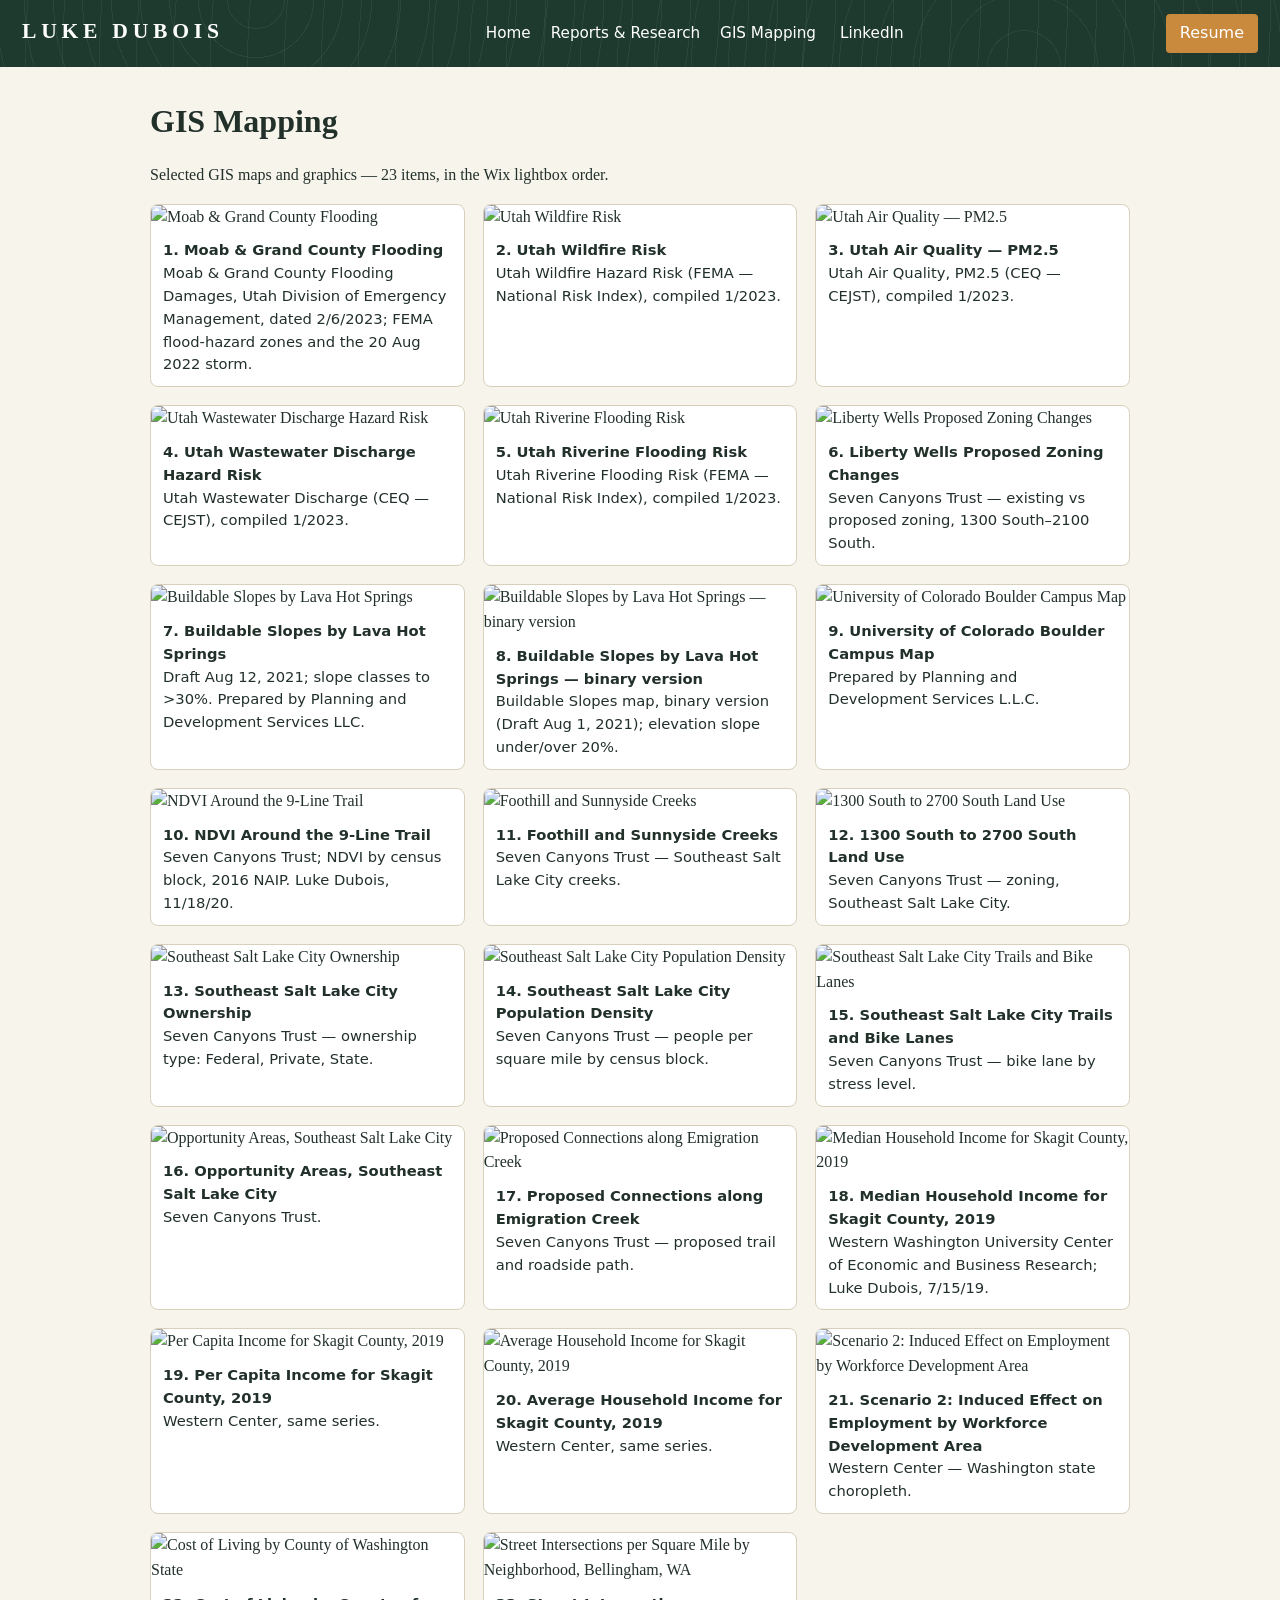
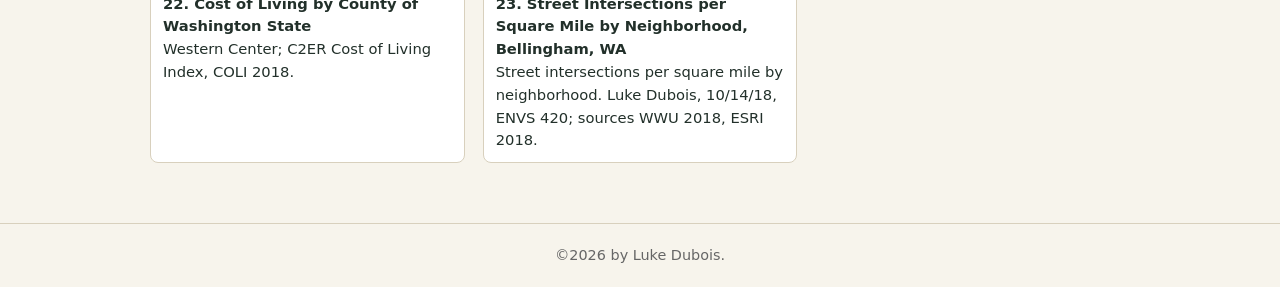
==== gallery.html @ d571da5c "Add files via upload" ====
<!doctype html>
<html lang="en"><head><meta charset="utf-8">
<meta name="viewport" content="width=device-width, initial-scale=1">
<title>GIS Mapping — Luke Dubois</title>
<link rel="stylesheet" href="style.css"></head><body>
<header class="site"><span class="wordmark">LUKE DUBOIS</span>
<nav><a href="index.html">Home</a><a href="reports.html">Reports &amp; Research</a><a href="gallery.html">GIS Mapping</a>
<a href="https://www.linkedin.com/in/duboisluke/">LinkedIn</a></nav>
<a class="resume" href="https://drive.google.com/file/d/1duw0l7XTzUoEEhcvh8UpQAX_1VrRIKmA/view?usp=sharing">Resume</a></header>
<main>
<h1>GIS Mapping</h1><p>Selected GIS maps and graphics — 23 items, in the Wix lightbox order.</p>
<div class="grid">
<figure><img src="assets/gallery/01-moab-grand-county-flooding.jpg" alt="Moab &amp; Grand County Flooding" loading="lazy"><figcaption><strong>1. Moab &amp; Grand County Flooding</strong><br>Moab &amp; Grand County Flooding Damages, Utah Division of Emergency Management, dated 2/6/2023; FEMA flood-hazard zones and the 20 Aug 2022 storm.</figcaption></figure>
<figure><img src="assets/gallery/02-utah-wildfire-risk.jpg" alt="Utah Wildfire Risk" loading="lazy"><figcaption><strong>2. Utah Wildfire Risk</strong><br>Utah Wildfire Hazard Risk (FEMA — National Risk Index), compiled 1/2023.</figcaption></figure>
<figure><img src="assets/gallery/03-utah-air-quality-pm25.jpg" alt="Utah Air Quality — PM2.5" loading="lazy"><figcaption><strong>3. Utah Air Quality — PM2.5</strong><br>Utah Air Quality, PM2.5 (CEQ — CEJST), compiled 1/2023.</figcaption></figure>
<figure><img src="assets/gallery/04-utah-wastewater-discharge.jpg" alt="Utah Wastewater Discharge Hazard Risk" loading="lazy"><figcaption><strong>4. Utah Wastewater Discharge Hazard Risk</strong><br>Utah Wastewater Discharge (CEQ — CEJST), compiled 1/2023.</figcaption></figure>
<figure><img src="assets/gallery/05-utah-riverine-flooding-risk.jpg" alt="Utah Riverine Flooding Risk" loading="lazy"><figcaption><strong>5. Utah Riverine Flooding Risk</strong><br>Utah Riverine Flooding Risk (FEMA — National Risk Index), compiled 1/2023.</figcaption></figure>
<figure><img src="assets/gallery/06-liberty-wells-zoning.jpg" alt="Liberty Wells Proposed Zoning Changes" loading="lazy"><figcaption><strong>6. Liberty Wells Proposed Zoning Changes</strong><br>Seven Canyons Trust — existing vs proposed zoning, 1300 South–2100 South.</figcaption></figure>
<figure><img src="assets/gallery/07-buildable-slopes-lava-hot-springs.png" alt="Buildable Slopes by Lava Hot Springs" loading="lazy"><figcaption><strong>7. Buildable Slopes by Lava Hot Springs</strong><br>Draft Aug 12, 2021; slope classes to &gt;30%. Prepared by Planning and Development Services LLC.</figcaption></figure>
<figure><img src="assets/gallery/08-vegetation-lava-hot-springs-FLAG.png" alt="Buildable Slopes by Lava Hot Springs — binary version" loading="lazy"><figcaption><strong>8. Buildable Slopes by Lava Hot Springs — binary version</strong><br>Buildable Slopes map, binary version (Draft Aug 1, 2021); elevation slope under/over 20%.</figcaption></figure>
<figure><img src="assets/gallery/09-cu-boulder-campus-map.png" alt="University of Colorado Boulder Campus Map" loading="lazy"><figcaption><strong>9. University of Colorado Boulder Campus Map</strong><br>Prepared by Planning and Development Services L.L.C.</figcaption></figure>
<figure><img src="assets/gallery/10-ndvi-9-line-trail.jpg" alt="NDVI Around the 9-Line Trail" loading="lazy"><figcaption><strong>10. NDVI Around the 9-Line Trail</strong><br>Seven Canyons Trust; NDVI by census block, 2016 NAIP. Luke Dubois, 11/18/20.</figcaption></figure>
<figure><img src="assets/gallery/11-foothill-sunnyside-creeks.jpg" alt="Foothill and Sunnyside Creeks" loading="lazy"><figcaption><strong>11. Foothill and Sunnyside Creeks</strong><br>Seven Canyons Trust — Southeast Salt Lake City creeks.</figcaption></figure>
<figure><img src="assets/gallery/12-southeast-slc-land-use.jpg" alt="1300 South to 2700 South Land Use" loading="lazy"><figcaption><strong>12. 1300 South to 2700 South Land Use</strong><br>Seven Canyons Trust — zoning, Southeast Salt Lake City.</figcaption></figure>
<figure><img src="assets/gallery/13-southeast-slc-ownership.png" alt="Southeast Salt Lake City Ownership" loading="lazy"><figcaption><strong>13. Southeast Salt Lake City Ownership</strong><br>Seven Canyons Trust — ownership type: Federal, Private, State.</figcaption></figure>
<figure><img src="assets/gallery/14-southeast-slc-population-density.jpg" alt="Southeast Salt Lake City Population Density" loading="lazy"><figcaption><strong>14. Southeast Salt Lake City Population Density</strong><br>Seven Canyons Trust — people per square mile by census block.</figcaption></figure>
<figure><img src="assets/gallery/15-southeast-slc-trails-bike-lanes.png" alt="Southeast Salt Lake City Trails and Bike Lanes" loading="lazy"><figcaption><strong>15. Southeast Salt Lake City Trails and Bike Lanes</strong><br>Seven Canyons Trust — bike lane by stress level.</figcaption></figure>
<figure><img src="assets/gallery/16-opportunity-areas-southeast-slc.jpg" alt="Opportunity Areas, Southeast Salt Lake City" loading="lazy"><figcaption><strong>16. Opportunity Areas, Southeast Salt Lake City</strong><br>Seven Canyons Trust.</figcaption></figure>
<figure><img src="assets/gallery/17-emigration-creek-connections.png" alt="Proposed Connections along Emigration Creek" loading="lazy"><figcaption><strong>17. Proposed Connections along Emigration Creek</strong><br>Seven Canyons Trust — proposed trail and roadside path.</figcaption></figure>
<figure><img src="assets/gallery/18-median-household-income-skagit.jpg" alt="Median Household Income for Skagit County, 2019" loading="lazy"><figcaption><strong>18. Median Household Income for Skagit County, 2019</strong><br>Western Washington University Center of Economic and Business Research; Luke Dubois, 7/15/19.</figcaption></figure>
<figure><img src="assets/gallery/19-per-capita-income-skagit.jpg" alt="Per Capita Income for Skagit County, 2019" loading="lazy"><figcaption><strong>19. Per Capita Income for Skagit County, 2019</strong><br>Western Center, same series.</figcaption></figure>
<figure><img src="assets/gallery/20-average-household-income-skagit.jpg" alt="Average Household Income for Skagit County, 2019" loading="lazy"><figcaption><strong>20. Average Household Income for Skagit County, 2019</strong><br>Western Center, same series.</figcaption></figure>
<figure><img src="assets/gallery/21-induced-effect-employment.jpg" alt="Scenario 2: Induced Effect on Employment by Workforce Development Area" loading="lazy"><figcaption><strong>21. Scenario 2: Induced Effect on Employment by Workforce Development Area</strong><br>Western Center — Washington state choropleth.</figcaption></figure>
<figure><img src="assets/gallery/22-cost-of-living-washington.jpg" alt="Cost of Living by County of Washington State" loading="lazy"><figcaption><strong>22. Cost of Living by County of Washington State</strong><br>Western Center; C2ER Cost of Living Index, COLI 2018.</figcaption></figure>
<figure><img src="assets/gallery/23-bellingham-neighborhood-FLAG.jpg" alt="Street Intersections per Square Mile by Neighborhood, Bellingham, WA" loading="lazy"><figcaption><strong>23. Street Intersections per Square Mile by Neighborhood, Bellingham, WA</strong><br>Street intersections per square mile by neighborhood. Luke Dubois, 10/14/18, ENVS 420; sources WWU 2018, ESRI 2018.</figcaption></figure>
</div>
</main>
<footer>©2026 by Luke Dubois.</footer>
</body></html>
---- style.css ----
/* Luke Dubois portfolio — standalone draft, 2026-11-10
   Design direction from Luke: topography maps, mountains, forests.
   Palette: deep forest green, warm stone, cream. Contour motif via
   repeating radial gradients on the hero / header band. */
:root{
  --forest:#1e3a2f; --forest2:#2c5240; --moss:#5a7a5e; --stone:#e8e2d4;
  --cream:#f7f4ec; --ink:#22302a; --accent:#c98a3d; --line:#d8d0bd;
}
*{box-sizing:border-box}
body{margin:0;font-family:Georgia,'Times New Roman',serif;background:var(--cream);color:var(--ink);line-height:1.55}
a{color:var(--forest2)}
header.site{background:var(--forest);color:#fff;padding:14px 22px;display:flex;flex-wrap:wrap;gap:16px;align-items:baseline;justify-content:space-between;
  background-image:repeating-radial-gradient(circle at 20% 0, transparent 0 28px, rgba(255,255,255,.06) 28px 29px),
                   repeating-radial-gradient(circle at 80% 100%, transparent 0 36px, rgba(255,255,255,.05) 36px 37px);}
header.site .wordmark{font-size:1.35rem;letter-spacing:.22em;font-weight:700}
header.site nav a{color:#fff;text-decoration:none;margin:0 10px;font-family:system-ui,sans-serif;font-size:.95rem}
header.site nav a:hover{text-decoration:underline}
header.site .resume{background:var(--accent);color:#fff;padding:7px 14px;border-radius:4px;text-decoration:none;font-family:system-ui,sans-serif}
main{max-width:1020px;margin:0 auto;padding:24px 20px 60px}
.hero{border:1px solid var(--line);background:#fff;border-radius:8px;overflow:hidden;margin:18px 0 28px}
.hero img{width:100%;display:block}
.hero .cap{padding:16px 20px}
h1{font-size:2rem;margin:.2em 0}
h2{color:var(--forest);border-bottom:2px solid var(--accent);padding-bottom:6px}
.tagline{font-family:system-ui,sans-serif;color:var(--forest2);font-weight:600;letter-spacing:.04em}
.intro{font-size:1.08rem}
blockquote{border-left:4px solid var(--accent);margin:28px 0;padding:4px 18px;font-style:italic;color:#3d4a42}
.cards{display:grid;grid-template-columns:1fr 1fr;gap:18px;margin:20px 0}
.card{border:1px solid var(--line);background:#fff;border-radius:8px;padding:18px}
.card h3{margin-top:0;color:var(--forest)}
.btn{display:inline-block;background:var(--forest);color:#fff;padding:9px 16px;border-radius:4px;text-decoration:none;font-family:system-ui,sans-serif}
.grid{display:grid;grid-template-columns:repeat(auto-fill,minmax(280px,1fr));gap:18px}
figure{margin:0;border:1px solid var(--line);background:#fff;border-radius:8px;overflow:hidden}
figure img{width:100%;display:block}
figcaption{padding:10px 12px;font-family:system-ui,sans-serif;font-size:.92rem}
figcaption .flag{color:#8a5a00;font-weight:600}
.report{border:1px solid var(--line);background:#fff;border-radius:8px;padding:14px 16px;margin:12px 0}
.report h3{margin:0 0 4px;color:var(--forest)}
.report p{margin:0;font-family:system-ui,sans-serif;font-size:.92rem;color:#555}
footer{border-top:1px solid var(--line);padding:20px;text-align:center;font-family:system-ui,sans-serif;color:#666;font-size:.9rem}
.note{background:#fff8e6;border:1px solid #e8c97a;border-radius:8px;padding:14px 16px;font-family:system-ui,sans-serif}
@media(max-width:640px){.cards{grid-template-columns:1fr}h1{font-size:1.6rem}}
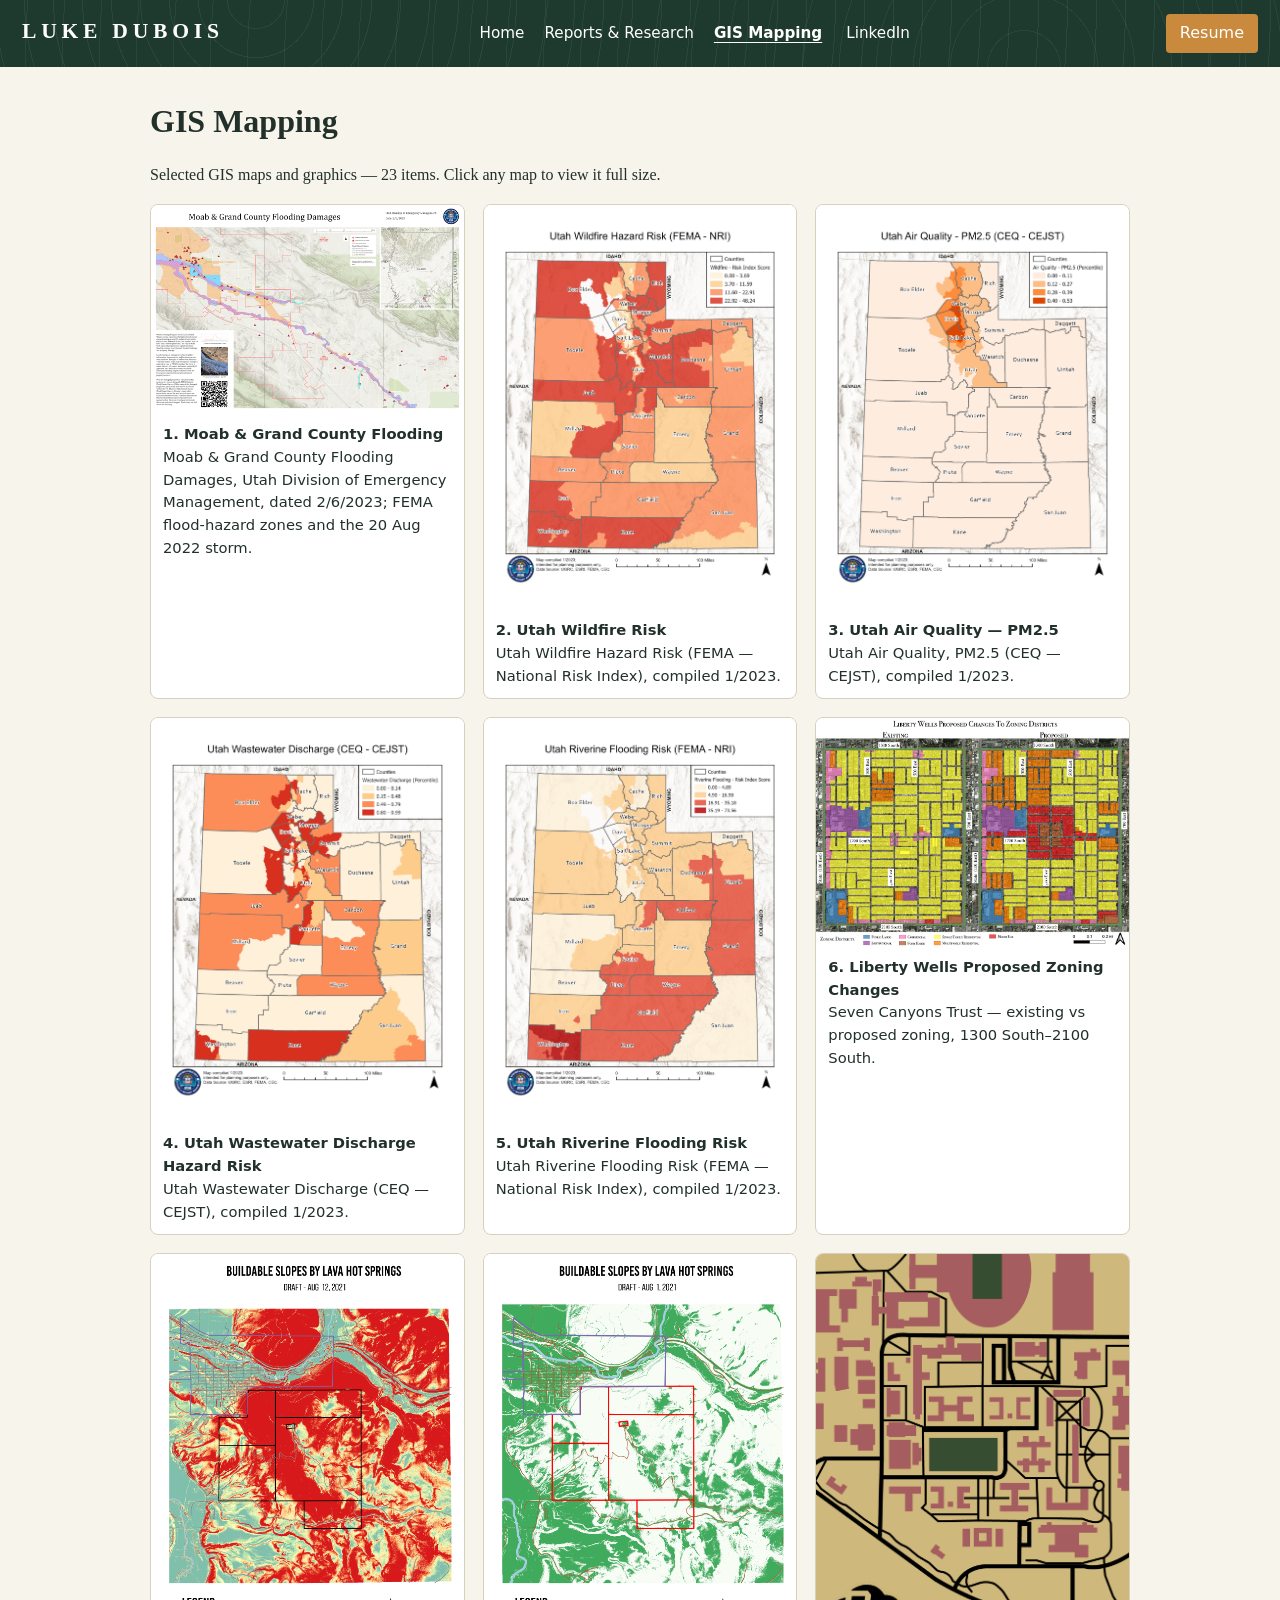
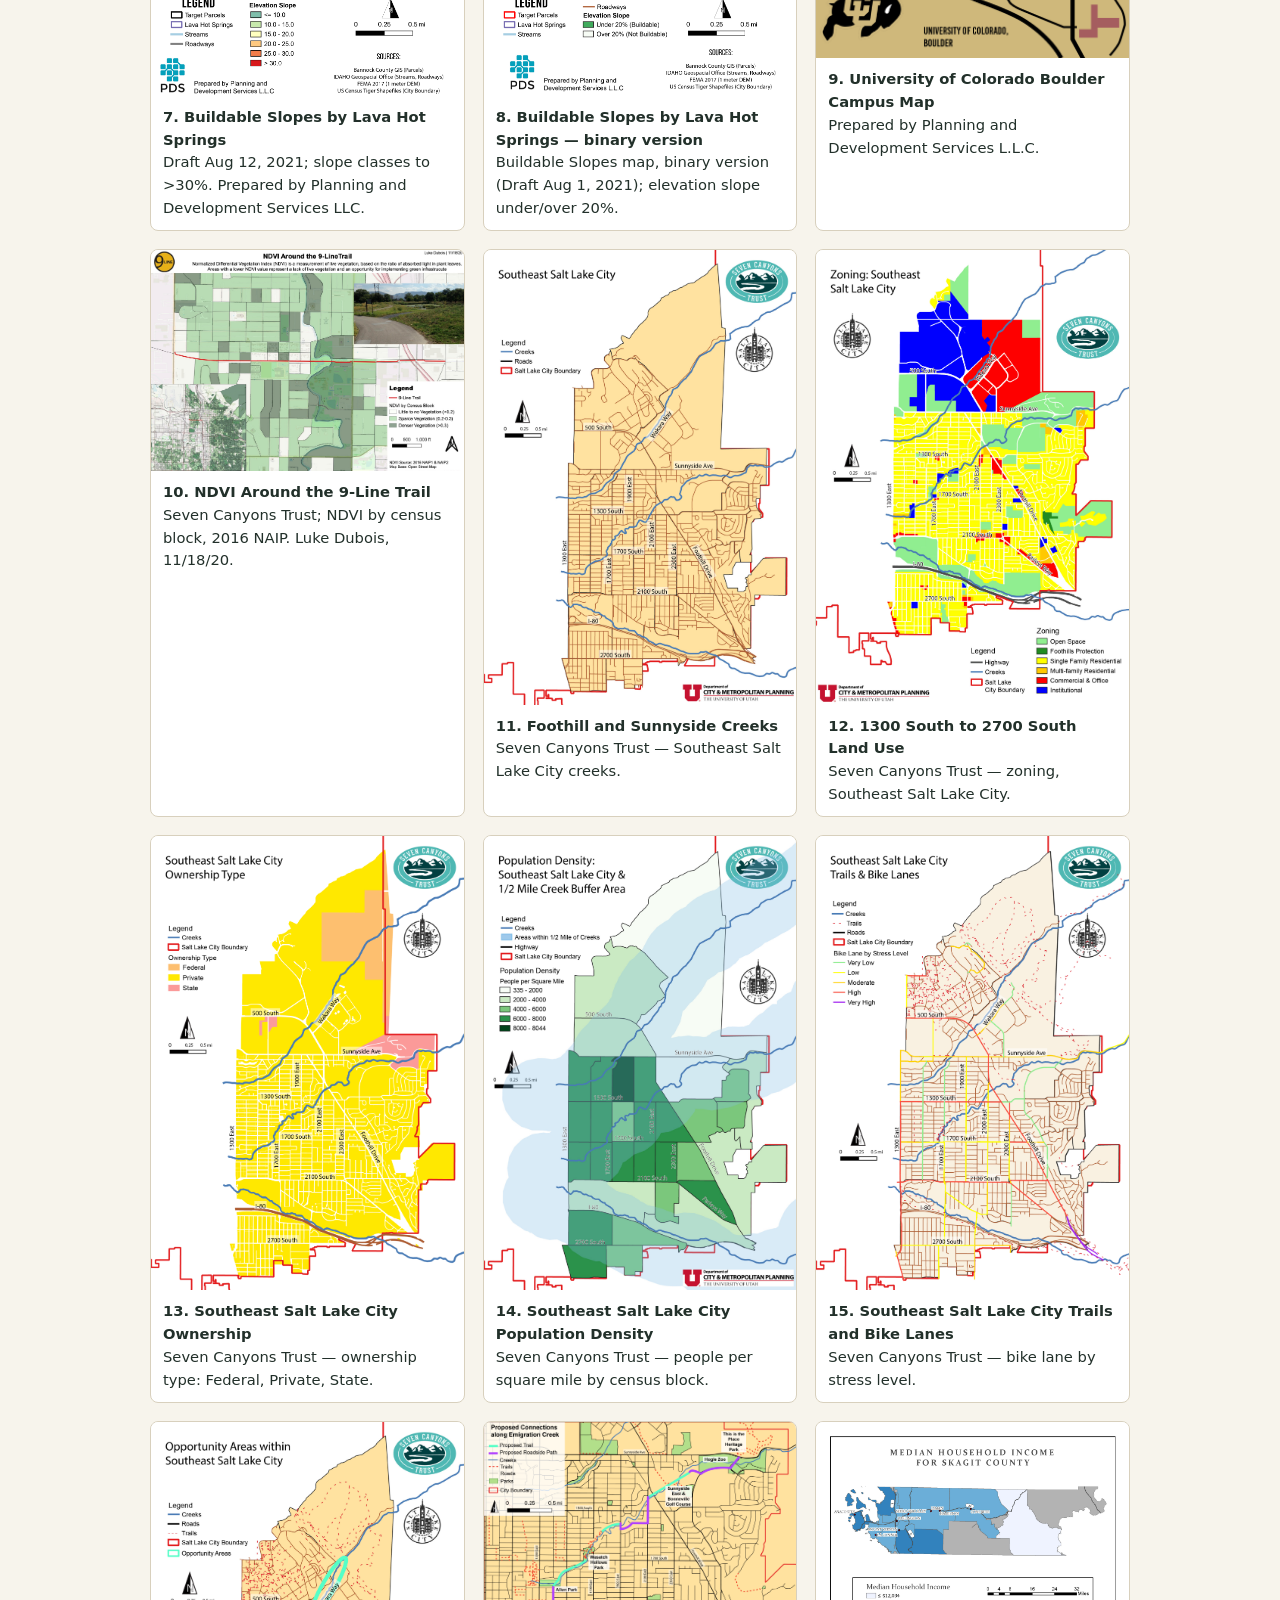
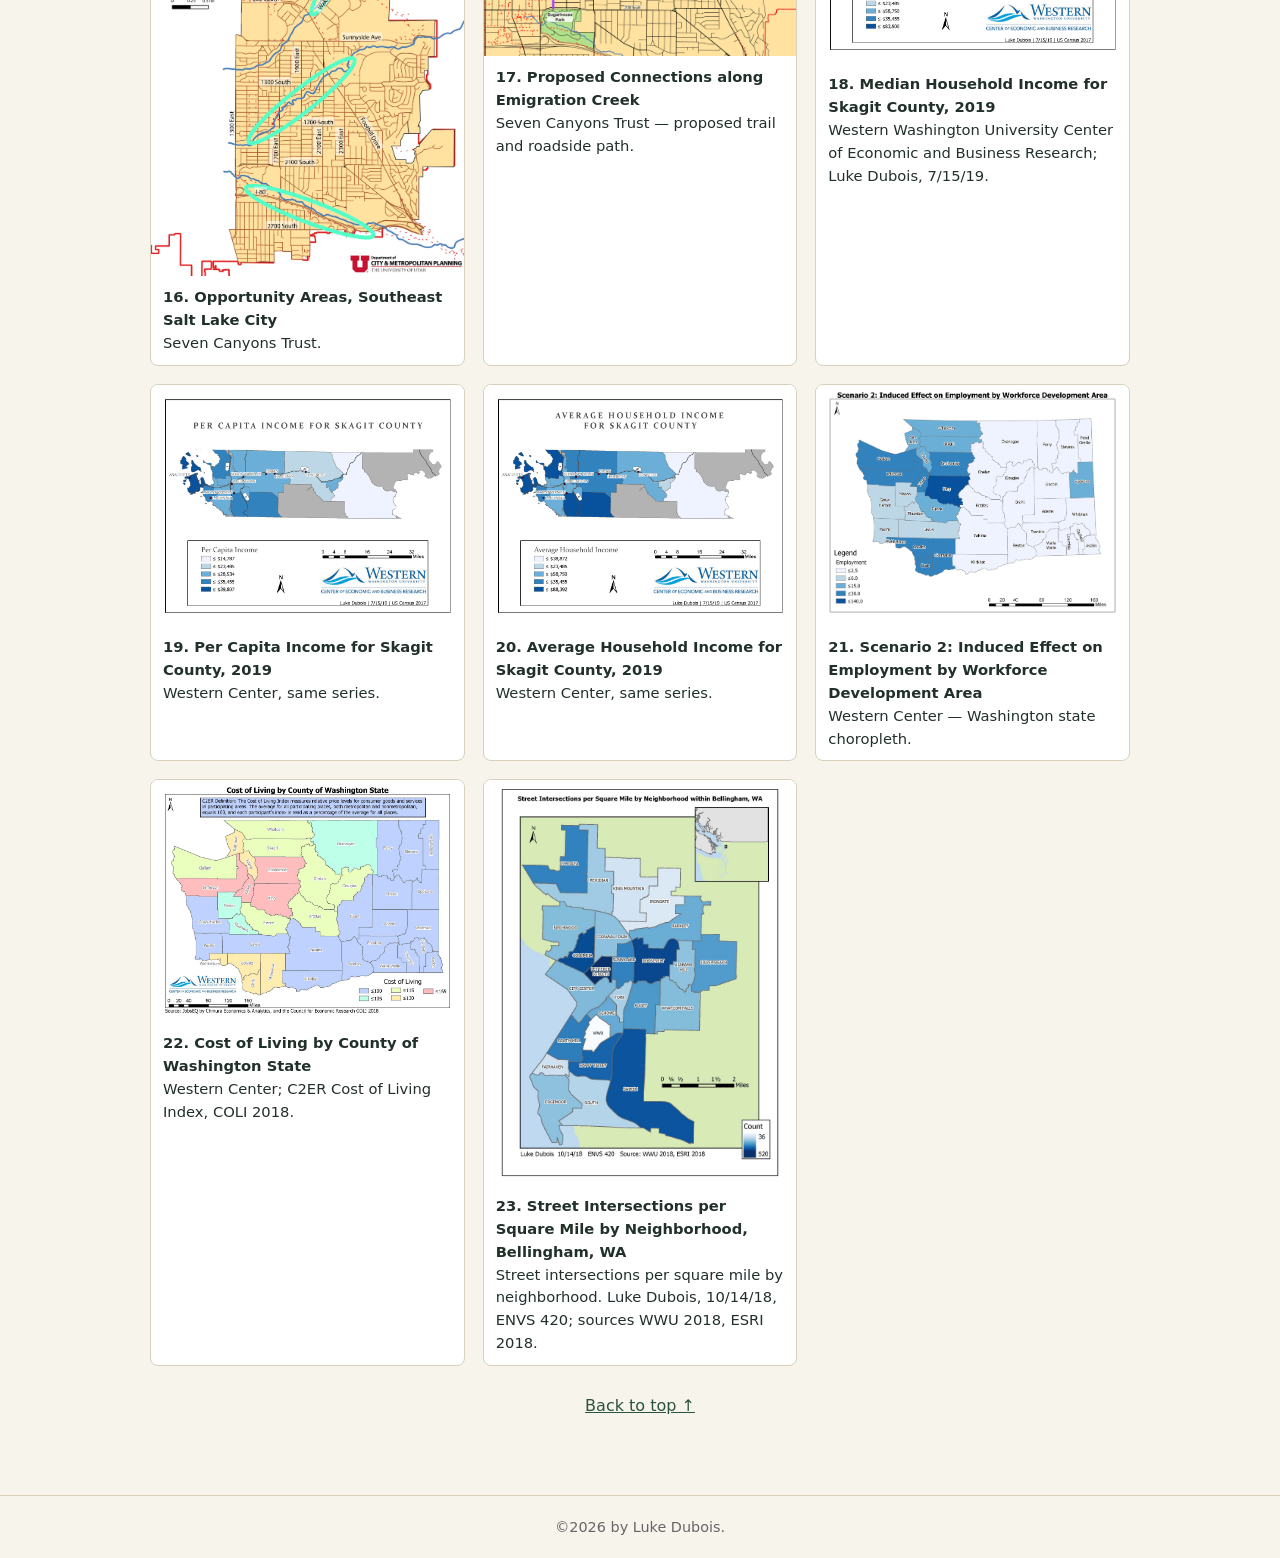
==== commit efc1358f: "Add files via upload" ====
--- a/gallery.html
+++ b/gallery.html
@@ -2,13 +2,22 @@
 <html lang="en"><head><meta charset="utf-8">
 <meta name="viewport" content="width=device-width, initial-scale=1">
 <title>GIS Mapping — Luke Dubois</title>
-<link rel="stylesheet" href="style.css"></head><body>
+<link rel="stylesheet" href="style.css">
+<meta name="description" content="Selected GIS maps and graphics by Luke Dubois — Utah hazard risk, Seven Canyons Trust, Southeast Salt Lake City, and Western Washington.">
+<meta property="og:title" content="GIS Mapping — Luke Dubois">
+<meta property="og:description" content="Selected GIS maps and graphics by Luke Dubois — Utah hazard risk, Seven Canyons Trust, Southeast Salt Lake City, and Western Washington.">
+<meta property="og:type" content="website">
+<meta property="og:url" content="https://duboisluke.github.io/portfolio/gallery.html">
+<meta property="og:image" content="https://duboisluke.github.io/portfolio/assets/gallery/02-utah-wildfire-risk.jpg">
+<meta name="twitter:card" content="summary_large_image">
+<link rel="icon" href="data:image/svg+xml,<svg xmlns='http://www.w3.org/2000/svg' viewBox='0 0 32 32'><rect width='32' height='32' fill='%23f7f4ec'/><g fill='none' stroke='%231e3a2f' stroke-width='1.6'><circle cx='16' cy='16' r='4'/><circle cx='16' cy='16' r='9'/><circle cx='16' cy='16' r='14'/></g><circle cx='16' cy='16' r='1.8' fill='%23c98a3d'/></svg>">
+</head><body>
 <header class="site"><span class="wordmark">LUKE DUBOIS</span>
-<nav><a href="index.html">Home</a><a href="reports.html">Reports &amp; Research</a><a href="gallery.html">GIS Mapping</a>
+<nav><a href="index.html">Home</a><a href="reports.html">Reports &amp; Research</a><a href="gallery.html" class="active">GIS Mapping</a>
 <a href="https://www.linkedin.com/in/duboisluke/">LinkedIn</a></nav>
 <a class="resume" href="https://drive.google.com/file/d/1duw0l7XTzUoEEhcvh8UpQAX_1VrRIKmA/view?usp=sharing">Resume</a></header>
 <main>
-<h1>GIS Mapping</h1><p>Selected GIS maps and graphics — 23 items, in the Wix lightbox order.</p>
+<h1>GIS Mapping</h1><p>Selected GIS maps and graphics — 23 items. Click any map to view it full size.</p>
 <div class="grid">
 <figure><img src="assets/gallery/01-moab-grand-county-flooding.jpg" alt="Moab &amp; Grand County Flooding" loading="lazy"><figcaption><strong>1. Moab &amp; Grand County Flooding</strong><br>Moab &amp; Grand County Flooding Damages, Utah Division of Emergency Management, dated 2/6/2023; FEMA flood-hazard zones and the 20 Aug 2022 storm.</figcaption></figure>
 <figure><img src="assets/gallery/02-utah-wildfire-risk.jpg" alt="Utah Wildfire Risk" loading="lazy"><figcaption><strong>2. Utah Wildfire Risk</strong><br>Utah Wildfire Hazard Risk (FEMA — National Risk Index), compiled 1/2023.</figcaption></figure>
@@ -34,6 +43,47 @@
 <figure><img src="assets/gallery/22-cost-of-living-washington.jpg" alt="Cost of Living by County of Washington State" loading="lazy"><figcaption><strong>22. Cost of Living by County of Washington State</strong><br>Western Center; C2ER Cost of Living Index, COLI 2018.</figcaption></figure>
 <figure><img src="assets/gallery/23-bellingham-neighborhood-FLAG.jpg" alt="Street Intersections per Square Mile by Neighborhood, Bellingham, WA" loading="lazy"><figcaption><strong>23. Street Intersections per Square Mile by Neighborhood, Bellingham, WA</strong><br>Street intersections per square mile by neighborhood. Luke Dubois, 10/14/18, ENVS 420; sources WWU 2018, ESRI 2018.</figcaption></figure>
 </div>
+<p class="top"><a href="#">Back to top ↑</a></p>
 </main>
 <footer>©2026 by Luke Dubois.</footer>
+
+<div class="lightbox" id="lightbox" role="dialog" aria-modal="true" aria-label="Map viewer" hidden>
+<button class="lb-close" id="lbClose" aria-label="Close">×</button>
+<button class="lb-prev" id="lbPrev" aria-label="Previous map">‹</button>
+<figure class="lb-figure"><img id="lbImg" src="" alt=""><figcaption id="lbCap"></figcaption></figure>
+<button class="lb-next" id="lbNext" aria-label="Next map">›</button>
+</div>
+<script>
+(function(){
+  var figs = Array.prototype.slice.call(document.querySelectorAll('.grid figure'));
+  var lb = document.getElementById('lightbox');
+  var img = document.getElementById('lbImg');
+  var cap = document.getElementById('lbCap');
+  var current = 0;
+  function show(i){
+    current = (i + figs.length) % figs.length;
+    var f = figs[current];
+    var im = f.querySelector('img');
+    img.src = im.getAttribute('src');
+    img.alt = im.getAttribute('alt') || '';
+    cap.innerHTML = f.querySelector('figcaption').innerHTML;
+    lb.hidden = false;
+    document.body.style.overflow = 'hidden';
+  }
+  function hide(){ lb.hidden = true; document.body.style.overflow = ''; }
+  figs.forEach(function(f, i){
+    f.addEventListener('click', function(){ show(i); });
+  });
+  document.getElementById('lbClose').addEventListener('click', hide);
+  document.getElementById('lbPrev').addEventListener('click', function(e){ e.stopPropagation(); show(current - 1); });
+  document.getElementById('lbNext').addEventListener('click', function(e){ e.stopPropagation(); show(current + 1); });
+  lb.addEventListener('click', function(e){ if(e.target === lb) hide(); });
+  document.addEventListener('keydown', function(e){
+    if(lb.hidden) return;
+    if(e.key === 'Escape') hide();
+    if(e.key === 'ArrowLeft') show(current - 1);
+    if(e.key === 'ArrowRight') show(current + 1);
+  });
+})();
+</script>
 </body></html>
--- a/style.css
+++ b/style.css
@@ -1,5 +1,4 @@
-/* Luke Dubois portfolio — standalone draft, 2026-11-10
-   Design direction from Luke: topography maps, mountains, forests.
+/* Luke Dubois portfolio — topography maps, mountains, forests.
    Palette: deep forest green, warm stone, cream. Contour motif via
    repeating radial gradients on the hero / header band. */
 :root{
@@ -15,6 +14,7 @@
 header.site .wordmark{font-size:1.35rem;letter-spacing:.22em;font-weight:700}
 header.site nav a{color:#fff;text-decoration:none;margin:0 10px;font-family:system-ui,sans-serif;font-size:.95rem}
 header.site nav a:hover{text-decoration:underline}
+header.site nav a.active{text-decoration:underline;text-underline-offset:4px;font-weight:700}
 header.site .resume{background:var(--accent);color:#fff;padding:7px 14px;border-radius:4px;text-decoration:none;font-family:system-ui,sans-serif}
 main{max-width:1020px;margin:0 auto;padding:24px 20px 60px}
 .hero{border:1px solid var(--line);background:#fff;border-radius:8px;overflow:hidden;margin:18px 0 28px}
@@ -30,13 +30,23 @@
 .card h3{margin-top:0;color:var(--forest)}
 .btn{display:inline-block;background:var(--forest);color:#fff;padding:9px 16px;border-radius:4px;text-decoration:none;font-family:system-ui,sans-serif}
 .grid{display:grid;grid-template-columns:repeat(auto-fill,minmax(280px,1fr));gap:18px}
-figure{margin:0;border:1px solid var(--line);background:#fff;border-radius:8px;overflow:hidden}
+figure{margin:0;border:1px solid var(--line);background:#fff;border-radius:8px;overflow:hidden;cursor:zoom-in}
 figure img{width:100%;display:block}
 figcaption{padding:10px 12px;font-family:system-ui,sans-serif;font-size:.92rem}
-figcaption .flag{color:#8a5a00;font-weight:600}
 .report{border:1px solid var(--line);background:#fff;border-radius:8px;padding:14px 16px;margin:12px 0}
 .report h3{margin:0 0 4px;color:var(--forest)}
 .report p{margin:0;font-family:system-ui,sans-serif;font-size:.92rem;color:#555}
 footer{border-top:1px solid var(--line);padding:20px;text-align:center;font-family:system-ui,sans-serif;color:#666;font-size:.9rem}
-.note{background:#fff8e6;border:1px solid #e8c97a;border-radius:8px;padding:14px 16px;font-family:system-ui,sans-serif}
 @media(max-width:640px){.cards{grid-template-columns:1fr}h1{font-size:1.6rem}}
+
+.top{text-align:center;margin-top:28px}
+.top a{font-family:system-ui,sans-serif}
+/* Gallery lightbox */
+.lightbox{position:fixed;inset:0;background:rgba(20,30,25,.92);display:flex;align-items:center;justify-content:center;gap:12px;z-index:50;padding:20px}
+.lightbox[hidden]{display:none}
+.lb-figure{margin:0;max-width:min(1100px,92vw);max-height:90vh;background:#fff;border-radius:8px;overflow:hidden;cursor:default}
+.lb-figure img{max-width:100%;max-height:calc(90vh - 70px);object-fit:contain;display:block;margin:0 auto}
+.lb-figure figcaption{padding:10px 14px}
+.lb-close,.lb-prev,.lb-next{background:var(--accent);color:#fff;border:0;border-radius:50%;width:44px;height:44px;font-size:1.5rem;line-height:1;cursor:pointer;flex:none}
+.lb-close{position:absolute;top:16px;right:16px}
+@media(max-width:640px){.lightbox{gap:6px;padding:10px}.lb-close,.lb-prev,.lb-next{width:36px;height:36px;font-size:1.2rem}}
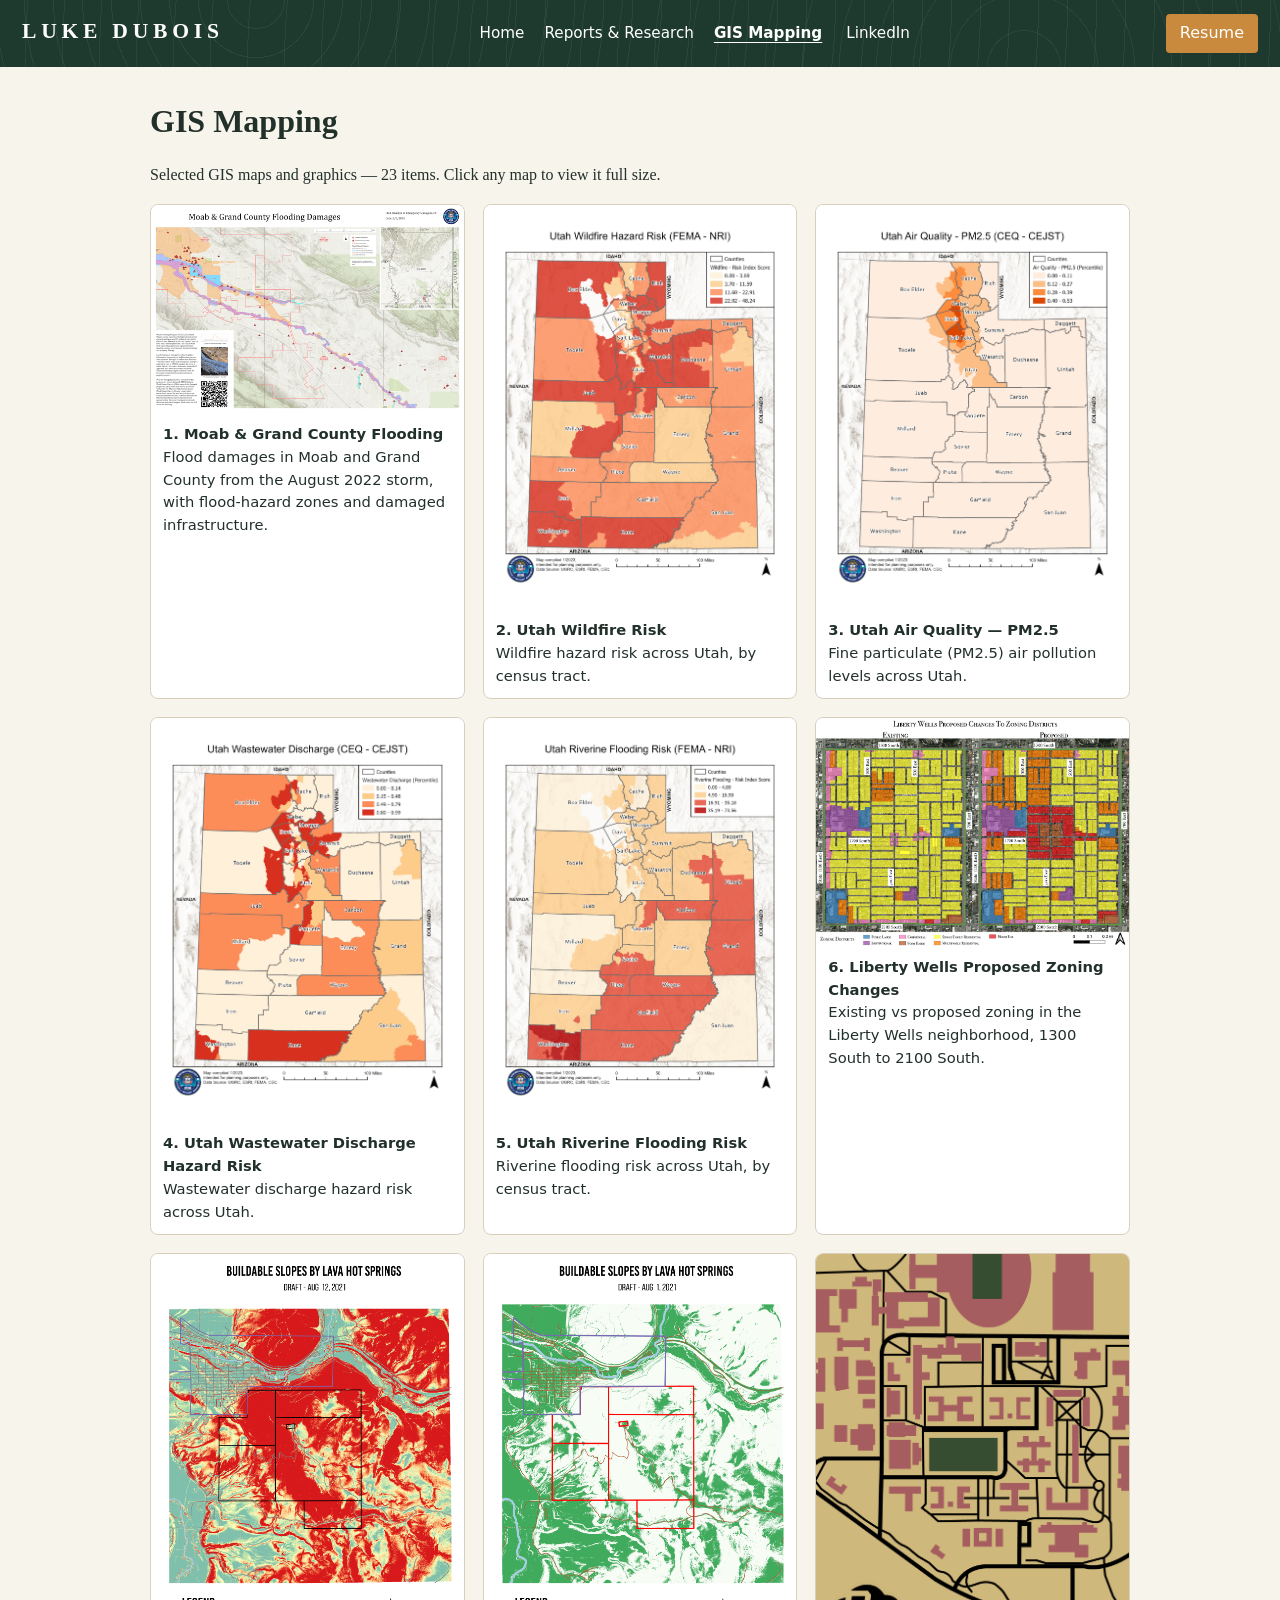
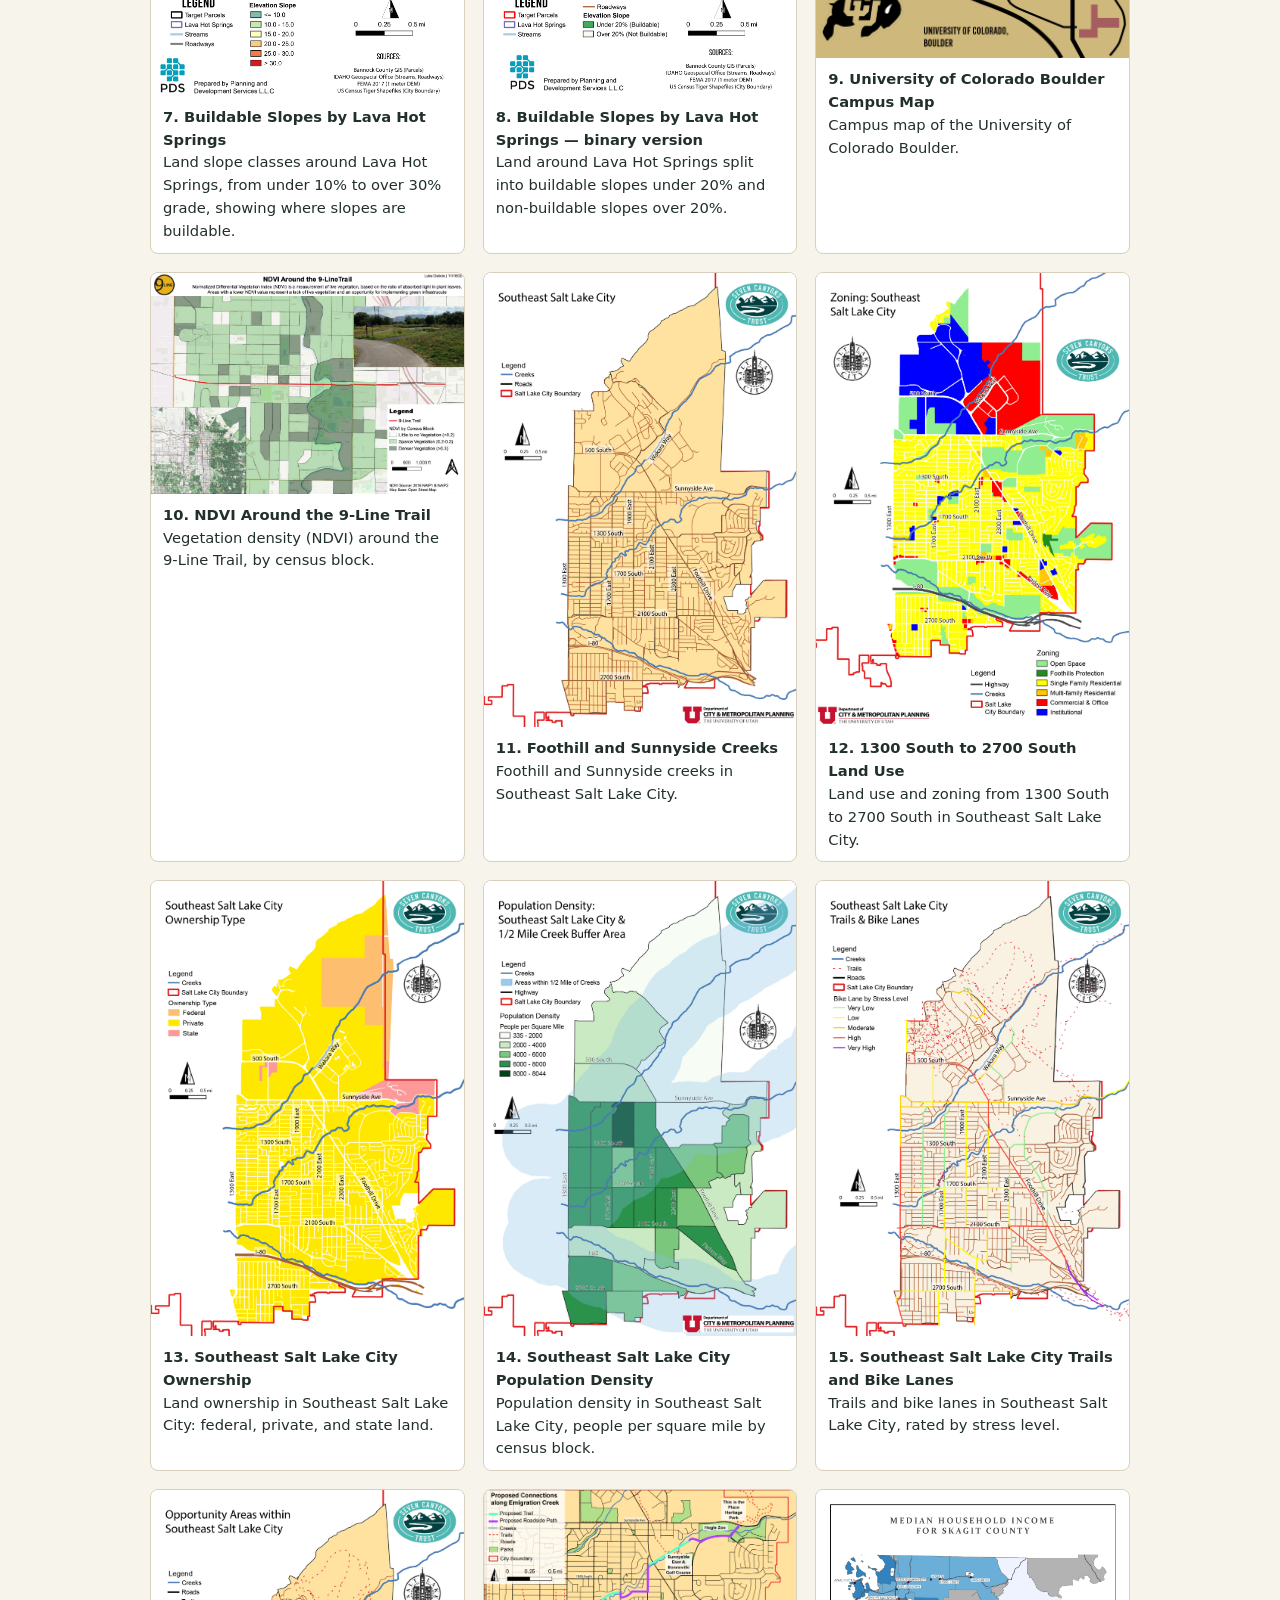
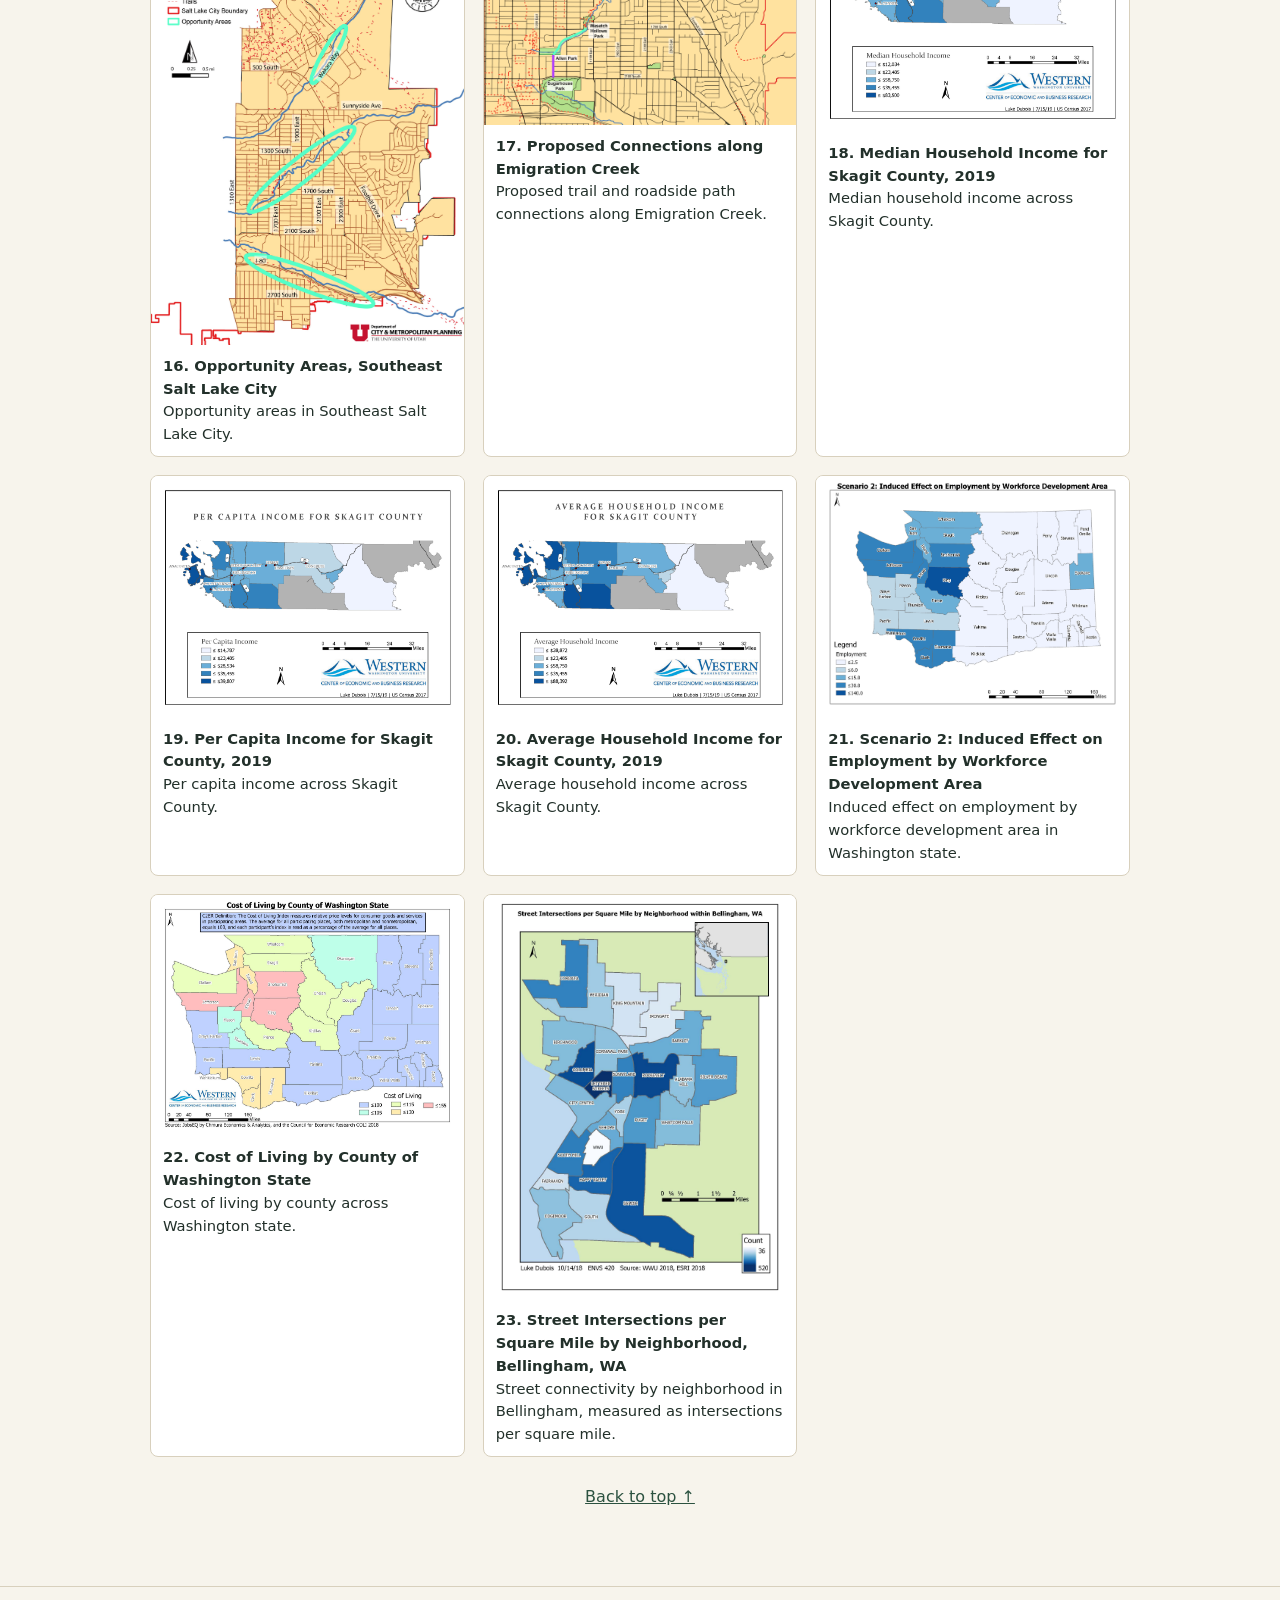
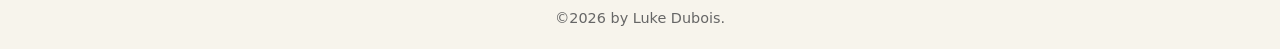
==== commit 6f304d87: "Add files via upload" ====
--- a/gallery.html
+++ b/gallery.html
@@ -19,29 +19,29 @@
 <main>
 <h1>GIS Mapping</h1><p>Selected GIS maps and graphics — 23 items. Click any map to view it full size.</p>
 <div class="grid">
-<figure><img src="assets/gallery/01-moab-grand-county-flooding.jpg" alt="Moab &amp; Grand County Flooding" loading="lazy"><figcaption><strong>1. Moab &amp; Grand County Flooding</strong><br>Moab &amp; Grand County Flooding Damages, Utah Division of Emergency Management, dated 2/6/2023; FEMA flood-hazard zones and the 20 Aug 2022 storm.</figcaption></figure>
-<figure><img src="assets/gallery/02-utah-wildfire-risk.jpg" alt="Utah Wildfire Risk" loading="lazy"><figcaption><strong>2. Utah Wildfire Risk</strong><br>Utah Wildfire Hazard Risk (FEMA — National Risk Index), compiled 1/2023.</figcaption></figure>
-<figure><img src="assets/gallery/03-utah-air-quality-pm25.jpg" alt="Utah Air Quality — PM2.5" loading="lazy"><figcaption><strong>3. Utah Air Quality — PM2.5</strong><br>Utah Air Quality, PM2.5 (CEQ — CEJST), compiled 1/2023.</figcaption></figure>
-<figure><img src="assets/gallery/04-utah-wastewater-discharge.jpg" alt="Utah Wastewater Discharge Hazard Risk" loading="lazy"><figcaption><strong>4. Utah Wastewater Discharge Hazard Risk</strong><br>Utah Wastewater Discharge (CEQ — CEJST), compiled 1/2023.</figcaption></figure>
-<figure><img src="assets/gallery/05-utah-riverine-flooding-risk.jpg" alt="Utah Riverine Flooding Risk" loading="lazy"><figcaption><strong>5. Utah Riverine Flooding Risk</strong><br>Utah Riverine Flooding Risk (FEMA — National Risk Index), compiled 1/2023.</figcaption></figure>
-<figure><img src="assets/gallery/06-liberty-wells-zoning.jpg" alt="Liberty Wells Proposed Zoning Changes" loading="lazy"><figcaption><strong>6. Liberty Wells Proposed Zoning Changes</strong><br>Seven Canyons Trust — existing vs proposed zoning, 1300 South–2100 South.</figcaption></figure>
-<figure><img src="assets/gallery/07-buildable-slopes-lava-hot-springs.png" alt="Buildable Slopes by Lava Hot Springs" loading="lazy"><figcaption><strong>7. Buildable Slopes by Lava Hot Springs</strong><br>Draft Aug 12, 2021; slope classes to &gt;30%. Prepared by Planning and Development Services LLC.</figcaption></figure>
-<figure><img src="assets/gallery/08-vegetation-lava-hot-springs-FLAG.png" alt="Buildable Slopes by Lava Hot Springs — binary version" loading="lazy"><figcaption><strong>8. Buildable Slopes by Lava Hot Springs — binary version</strong><br>Buildable Slopes map, binary version (Draft Aug 1, 2021); elevation slope under/over 20%.</figcaption></figure>
-<figure><img src="assets/gallery/09-cu-boulder-campus-map.png" alt="University of Colorado Boulder Campus Map" loading="lazy"><figcaption><strong>9. University of Colorado Boulder Campus Map</strong><br>Prepared by Planning and Development Services L.L.C.</figcaption></figure>
-<figure><img src="assets/gallery/10-ndvi-9-line-trail.jpg" alt="NDVI Around the 9-Line Trail" loading="lazy"><figcaption><strong>10. NDVI Around the 9-Line Trail</strong><br>Seven Canyons Trust; NDVI by census block, 2016 NAIP. Luke Dubois, 11/18/20.</figcaption></figure>
-<figure><img src="assets/gallery/11-foothill-sunnyside-creeks.jpg" alt="Foothill and Sunnyside Creeks" loading="lazy"><figcaption><strong>11. Foothill and Sunnyside Creeks</strong><br>Seven Canyons Trust — Southeast Salt Lake City creeks.</figcaption></figure>
-<figure><img src="assets/gallery/12-southeast-slc-land-use.jpg" alt="1300 South to 2700 South Land Use" loading="lazy"><figcaption><strong>12. 1300 South to 2700 South Land Use</strong><br>Seven Canyons Trust — zoning, Southeast Salt Lake City.</figcaption></figure>
-<figure><img src="assets/gallery/13-southeast-slc-ownership.png" alt="Southeast Salt Lake City Ownership" loading="lazy"><figcaption><strong>13. Southeast Salt Lake City Ownership</strong><br>Seven Canyons Trust — ownership type: Federal, Private, State.</figcaption></figure>
-<figure><img src="assets/gallery/14-southeast-slc-population-density.jpg" alt="Southeast Salt Lake City Population Density" loading="lazy"><figcaption><strong>14. Southeast Salt Lake City Population Density</strong><br>Seven Canyons Trust — people per square mile by census block.</figcaption></figure>
-<figure><img src="assets/gallery/15-southeast-slc-trails-bike-lanes.png" alt="Southeast Salt Lake City Trails and Bike Lanes" loading="lazy"><figcaption><strong>15. Southeast Salt Lake City Trails and Bike Lanes</strong><br>Seven Canyons Trust — bike lane by stress level.</figcaption></figure>
-<figure><img src="assets/gallery/16-opportunity-areas-southeast-slc.jpg" alt="Opportunity Areas, Southeast Salt Lake City" loading="lazy"><figcaption><strong>16. Opportunity Areas, Southeast Salt Lake City</strong><br>Seven Canyons Trust.</figcaption></figure>
-<figure><img src="assets/gallery/17-emigration-creek-connections.png" alt="Proposed Connections along Emigration Creek" loading="lazy"><figcaption><strong>17. Proposed Connections along Emigration Creek</strong><br>Seven Canyons Trust — proposed trail and roadside path.</figcaption></figure>
-<figure><img src="assets/gallery/18-median-household-income-skagit.jpg" alt="Median Household Income for Skagit County, 2019" loading="lazy"><figcaption><strong>18. Median Household Income for Skagit County, 2019</strong><br>Western Washington University Center of Economic and Business Research; Luke Dubois, 7/15/19.</figcaption></figure>
-<figure><img src="assets/gallery/19-per-capita-income-skagit.jpg" alt="Per Capita Income for Skagit County, 2019" loading="lazy"><figcaption><strong>19. Per Capita Income for Skagit County, 2019</strong><br>Western Center, same series.</figcaption></figure>
-<figure><img src="assets/gallery/20-average-household-income-skagit.jpg" alt="Average Household Income for Skagit County, 2019" loading="lazy"><figcaption><strong>20. Average Household Income for Skagit County, 2019</strong><br>Western Center, same series.</figcaption></figure>
-<figure><img src="assets/gallery/21-induced-effect-employment.jpg" alt="Scenario 2: Induced Effect on Employment by Workforce Development Area" loading="lazy"><figcaption><strong>21. Scenario 2: Induced Effect on Employment by Workforce Development Area</strong><br>Western Center — Washington state choropleth.</figcaption></figure>
-<figure><img src="assets/gallery/22-cost-of-living-washington.jpg" alt="Cost of Living by County of Washington State" loading="lazy"><figcaption><strong>22. Cost of Living by County of Washington State</strong><br>Western Center; C2ER Cost of Living Index, COLI 2018.</figcaption></figure>
-<figure><img src="assets/gallery/23-bellingham-neighborhood-FLAG.jpg" alt="Street Intersections per Square Mile by Neighborhood, Bellingham, WA" loading="lazy"><figcaption><strong>23. Street Intersections per Square Mile by Neighborhood, Bellingham, WA</strong><br>Street intersections per square mile by neighborhood. Luke Dubois, 10/14/18, ENVS 420; sources WWU 2018, ESRI 2018.</figcaption></figure>
+<figure><img src="assets/gallery/01-moab-grand-county-flooding.jpg" alt="Moab &amp; Grand County Flooding" loading="lazy"><figcaption><strong>1. Moab &amp; Grand County Flooding</strong><br>Flood damages in Moab and Grand County from the August 2022 storm, with flood-hazard zones and damaged infrastructure.</figcaption></figure>
+<figure><img src="assets/gallery/02-utah-wildfire-risk.jpg" alt="Utah Wildfire Risk" loading="lazy"><figcaption><strong>2. Utah Wildfire Risk</strong><br>Wildfire hazard risk across Utah, by census tract.</figcaption></figure>
+<figure><img src="assets/gallery/03-utah-air-quality-pm25.jpg" alt="Utah Air Quality — PM2.5" loading="lazy"><figcaption><strong>3. Utah Air Quality — PM2.5</strong><br>Fine particulate (PM2.5) air pollution levels across Utah.</figcaption></figure>
+<figure><img src="assets/gallery/04-utah-wastewater-discharge.jpg" alt="Utah Wastewater Discharge Hazard Risk" loading="lazy"><figcaption><strong>4. Utah Wastewater Discharge Hazard Risk</strong><br>Wastewater discharge hazard risk across Utah.</figcaption></figure>
+<figure><img src="assets/gallery/05-utah-riverine-flooding-risk.jpg" alt="Utah Riverine Flooding Risk" loading="lazy"><figcaption><strong>5. Utah Riverine Flooding Risk</strong><br>Riverine flooding risk across Utah, by census tract.</figcaption></figure>
+<figure><img src="assets/gallery/06-liberty-wells-zoning.jpg" alt="Liberty Wells Proposed Zoning Changes" loading="lazy"><figcaption><strong>6. Liberty Wells Proposed Zoning Changes</strong><br>Existing vs proposed zoning in the Liberty Wells neighborhood, 1300 South to 2100 South.</figcaption></figure>
+<figure><img src="assets/gallery/07-buildable-slopes-lava-hot-springs.png" alt="Buildable Slopes by Lava Hot Springs" loading="lazy"><figcaption><strong>7. Buildable Slopes by Lava Hot Springs</strong><br>Land slope classes around Lava Hot Springs, from under 10% to over 30% grade, showing where slopes are buildable.</figcaption></figure>
+<figure><img src="assets/gallery/08-vegetation-lava-hot-springs-FLAG.png" alt="Buildable Slopes by Lava Hot Springs — binary version" loading="lazy"><figcaption><strong>8. Buildable Slopes by Lava Hot Springs — binary version</strong><br>Land around Lava Hot Springs split into buildable slopes under 20% and non-buildable slopes over 20%.</figcaption></figure>
+<figure><img src="assets/gallery/09-cu-boulder-campus-map.png" alt="University of Colorado Boulder Campus Map" loading="lazy"><figcaption><strong>9. University of Colorado Boulder Campus Map</strong><br>Campus map of the University of Colorado Boulder.</figcaption></figure>
+<figure><img src="assets/gallery/10-ndvi-9-line-trail.jpg" alt="NDVI Around the 9-Line Trail" loading="lazy"><figcaption><strong>10. NDVI Around the 9-Line Trail</strong><br>Vegetation density (NDVI) around the 9-Line Trail, by census block.</figcaption></figure>
+<figure><img src="assets/gallery/11-foothill-sunnyside-creeks.jpg" alt="Foothill and Sunnyside Creeks" loading="lazy"><figcaption><strong>11. Foothill and Sunnyside Creeks</strong><br>Foothill and Sunnyside creeks in Southeast Salt Lake City.</figcaption></figure>
+<figure><img src="assets/gallery/12-southeast-slc-land-use.jpg" alt="1300 South to 2700 South Land Use" loading="lazy"><figcaption><strong>12. 1300 South to 2700 South Land Use</strong><br>Land use and zoning from 1300 South to 2700 South in Southeast Salt Lake City.</figcaption></figure>
+<figure><img src="assets/gallery/13-southeast-slc-ownership.png" alt="Southeast Salt Lake City Ownership" loading="lazy"><figcaption><strong>13. Southeast Salt Lake City Ownership</strong><br>Land ownership in Southeast Salt Lake City: federal, private, and state land.</figcaption></figure>
+<figure><img src="assets/gallery/14-southeast-slc-population-density.jpg" alt="Southeast Salt Lake City Population Density" loading="lazy"><figcaption><strong>14. Southeast Salt Lake City Population Density</strong><br>Population density in Southeast Salt Lake City, people per square mile by census block.</figcaption></figure>
+<figure><img src="assets/gallery/15-southeast-slc-trails-bike-lanes.png" alt="Southeast Salt Lake City Trails and Bike Lanes" loading="lazy"><figcaption><strong>15. Southeast Salt Lake City Trails and Bike Lanes</strong><br>Trails and bike lanes in Southeast Salt Lake City, rated by stress level.</figcaption></figure>
+<figure><img src="assets/gallery/16-opportunity-areas-southeast-slc.jpg" alt="Opportunity Areas, Southeast Salt Lake City" loading="lazy"><figcaption><strong>16. Opportunity Areas, Southeast Salt Lake City</strong><br>Opportunity areas in Southeast Salt Lake City.</figcaption></figure>
+<figure><img src="assets/gallery/17-emigration-creek-connections.png" alt="Proposed Connections along Emigration Creek" loading="lazy"><figcaption><strong>17. Proposed Connections along Emigration Creek</strong><br>Proposed trail and roadside path connections along Emigration Creek.</figcaption></figure>
+<figure><img src="assets/gallery/18-median-household-income-skagit.jpg" alt="Median Household Income for Skagit County, 2019" loading="lazy"><figcaption><strong>18. Median Household Income for Skagit County, 2019</strong><br>Median household income across Skagit County.</figcaption></figure>
+<figure><img src="assets/gallery/19-per-capita-income-skagit.jpg" alt="Per Capita Income for Skagit County, 2019" loading="lazy"><figcaption><strong>19. Per Capita Income for Skagit County, 2019</strong><br>Per capita income across Skagit County.</figcaption></figure>
+<figure><img src="assets/gallery/20-average-household-income-skagit.jpg" alt="Average Household Income for Skagit County, 2019" loading="lazy"><figcaption><strong>20. Average Household Income for Skagit County, 2019</strong><br>Average household income across Skagit County.</figcaption></figure>
+<figure><img src="assets/gallery/21-induced-effect-employment.jpg" alt="Scenario 2: Induced Effect on Employment by Workforce Development Area" loading="lazy"><figcaption><strong>21. Scenario 2: Induced Effect on Employment by Workforce Development Area</strong><br>Induced effect on employment by workforce development area in Washington state.</figcaption></figure>
+<figure><img src="assets/gallery/22-cost-of-living-washington.jpg" alt="Cost of Living by County of Washington State" loading="lazy"><figcaption><strong>22. Cost of Living by County of Washington State</strong><br>Cost of living by county across Washington state.</figcaption></figure>
+<figure><img src="assets/gallery/23-bellingham-neighborhood-FLAG.jpg" alt="Street Intersections per Square Mile by Neighborhood, Bellingham, WA" loading="lazy"><figcaption><strong>23. Street Intersections per Square Mile by Neighborhood, Bellingham, WA</strong><br>Street connectivity by neighborhood in Bellingham, measured as intersections per square mile.</figcaption></figure>
 </div>
 <p class="top"><a href="#">Back to top ↑</a></p>
 </main>
--- a/style.css
+++ b/style.css
@@ -50,3 +50,6 @@
 .lb-close,.lb-prev,.lb-next{background:var(--accent);color:#fff;border:0;border-radius:50%;width:44px;height:44px;font-size:1.5rem;line-height:1;cursor:pointer;flex:none}
 .lb-close{position:absolute;top:16px;right:16px}
 @media(max-width:640px){.lightbox{gap:6px;padding:10px}.lb-close,.lb-prev,.lb-next{width:36px;height:36px;font-size:1.2rem}}
+
+.hero.photo{border:0;background:transparent;text-align:center;margin:10px 0 4px}
+.hero.photo img{width:168px;height:168px;object-fit:cover;border-radius:50%;border:3px solid var(--line);margin:0 auto}
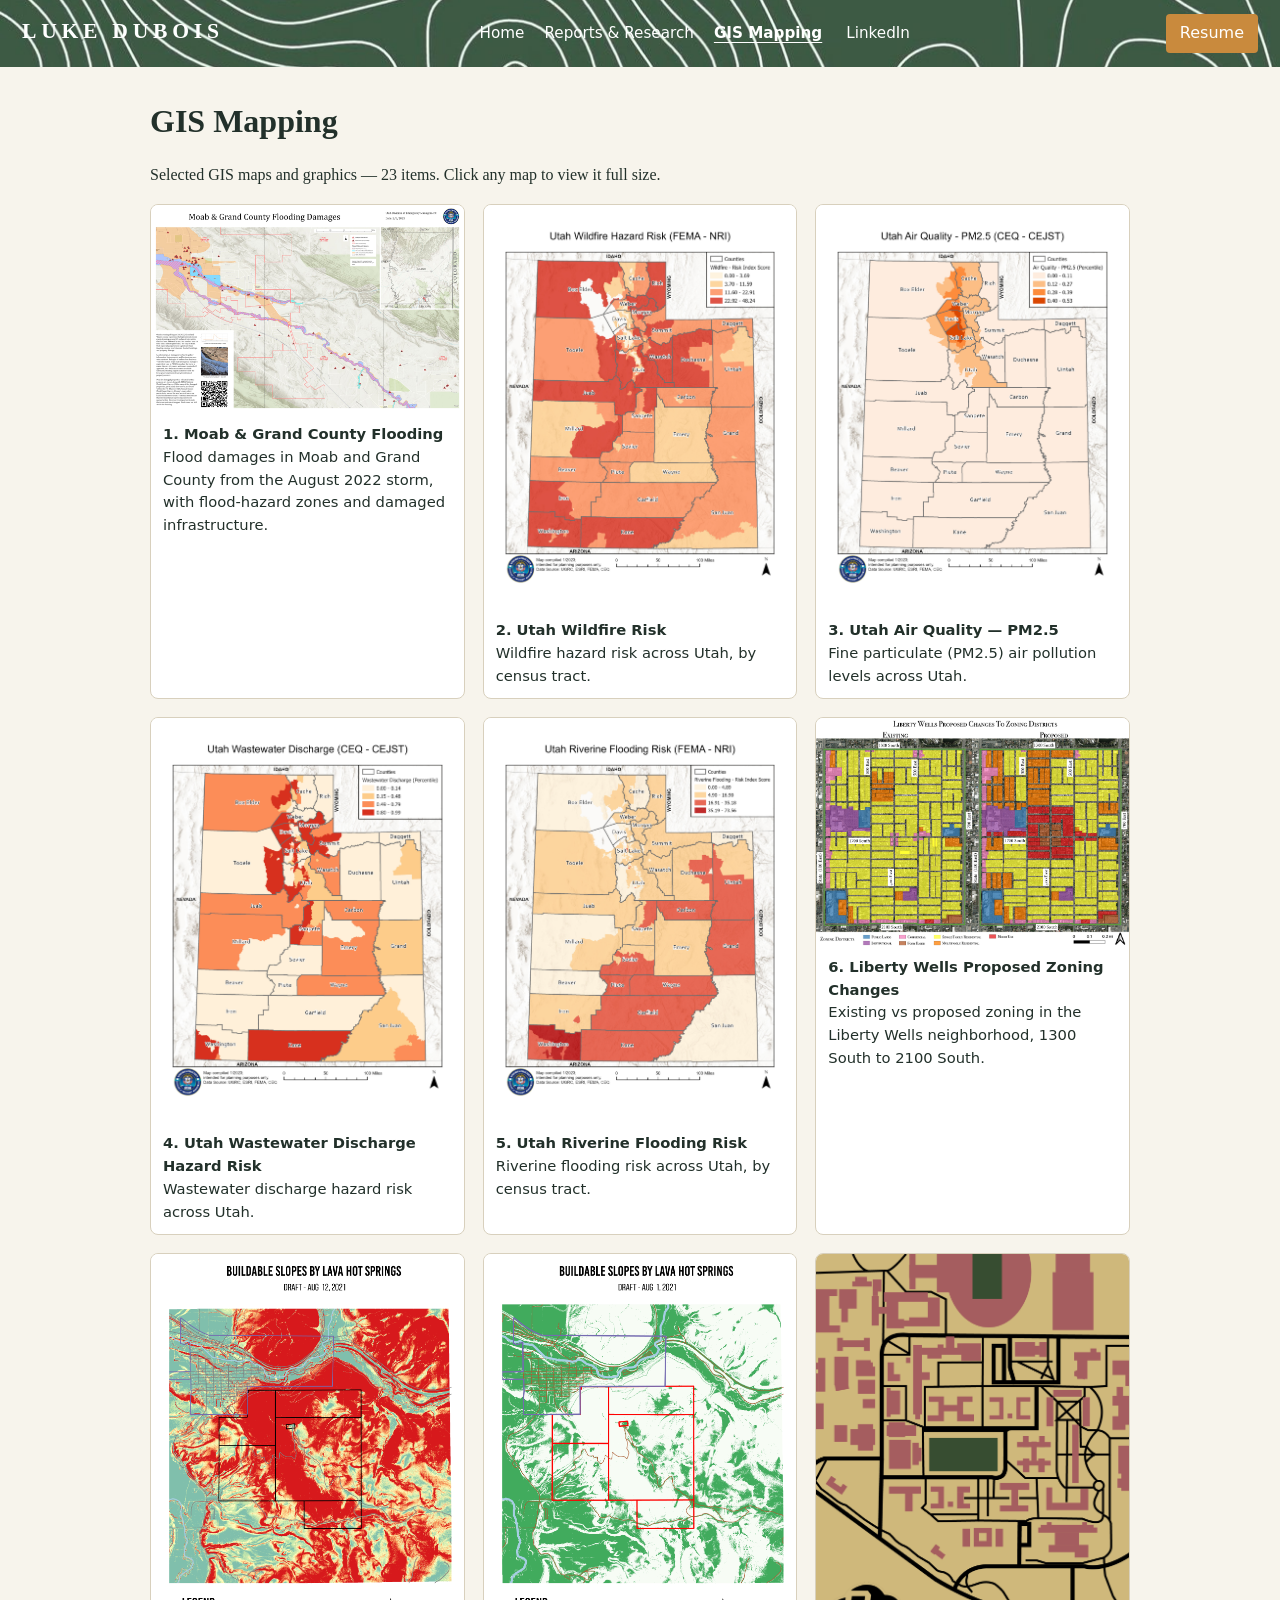
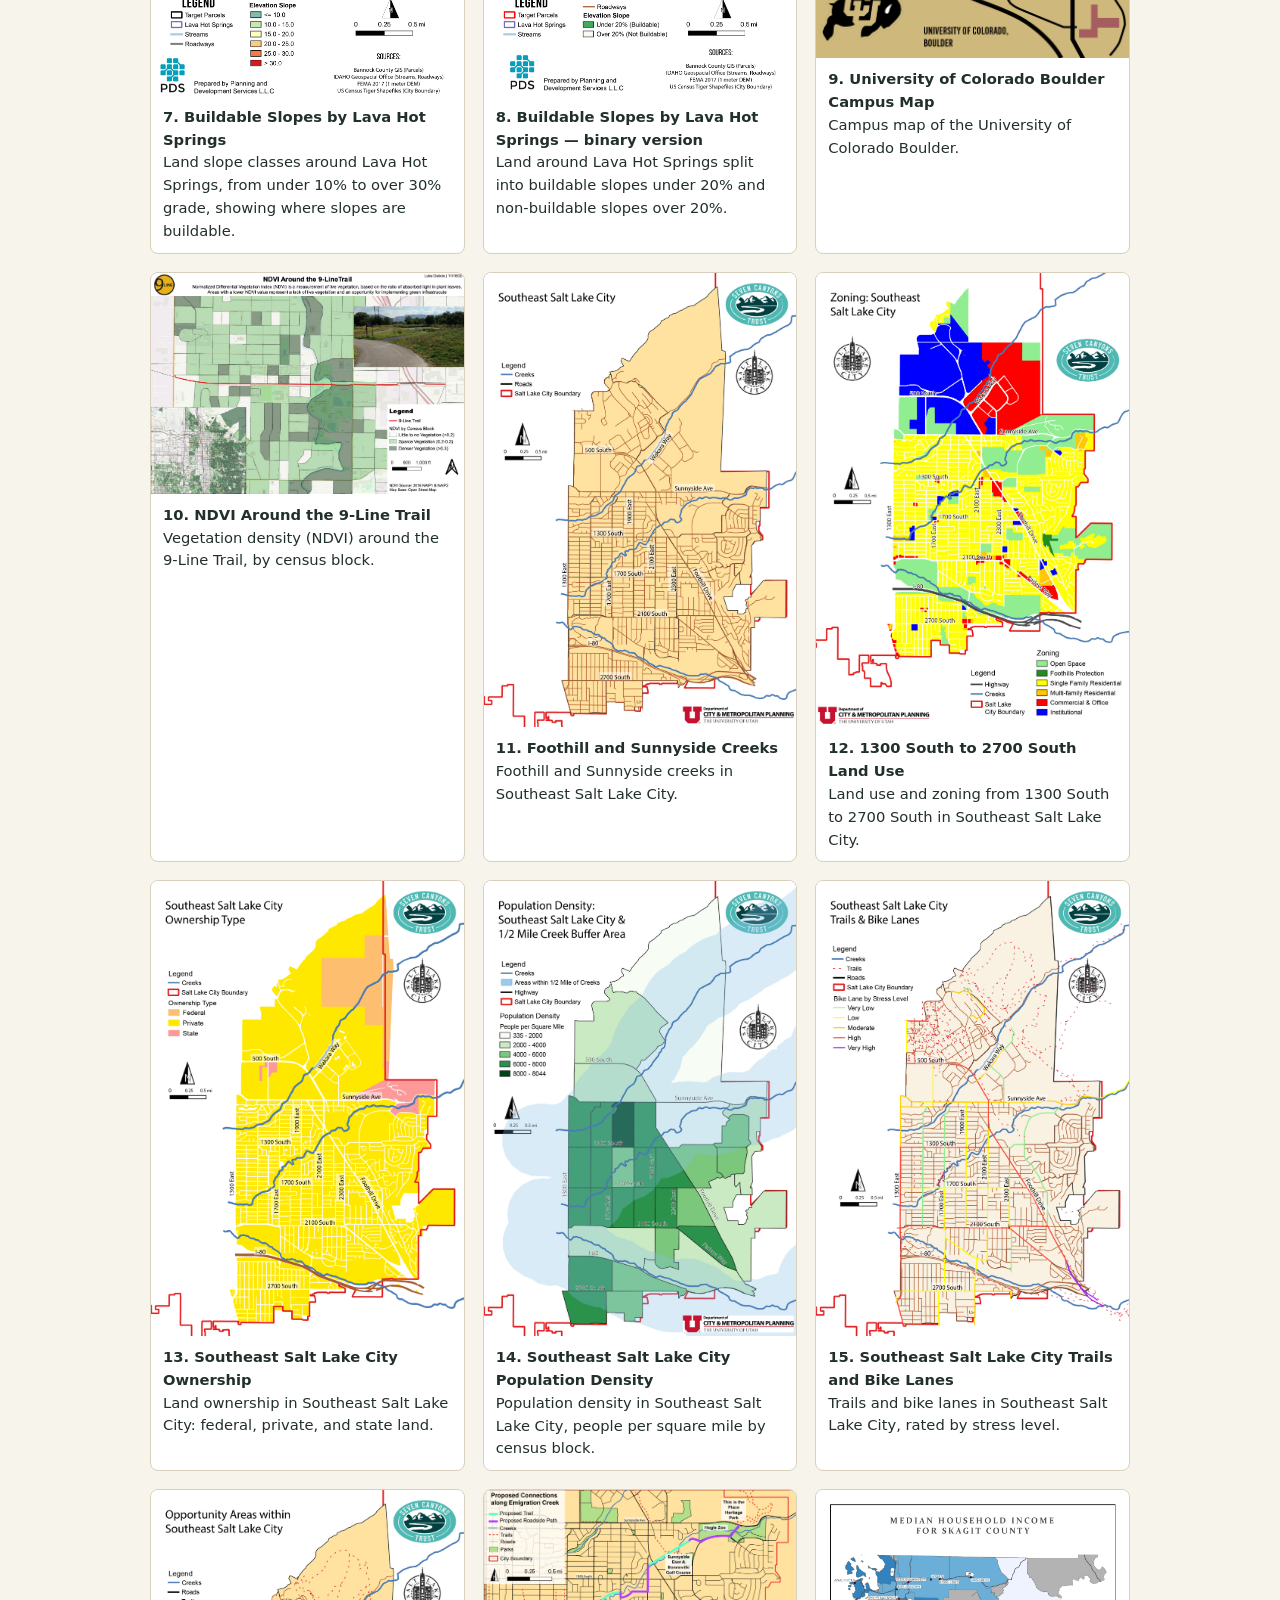
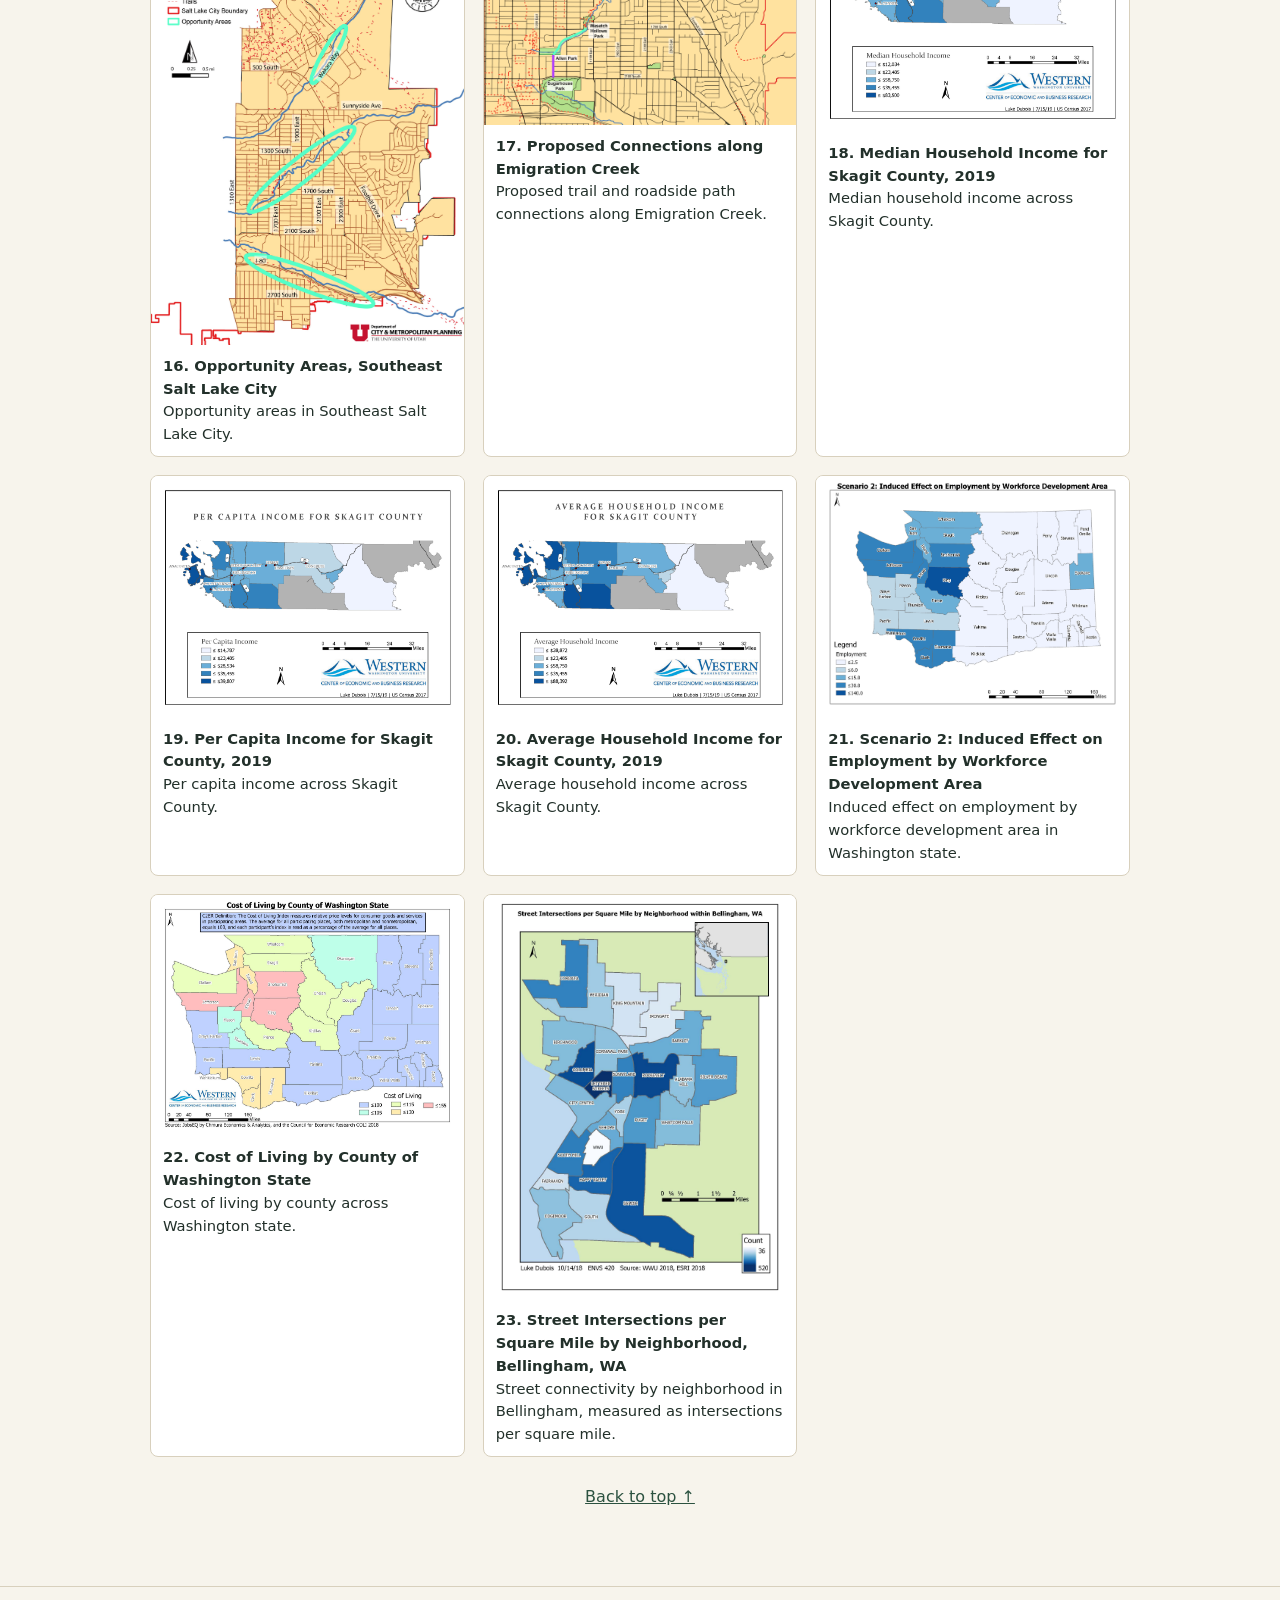
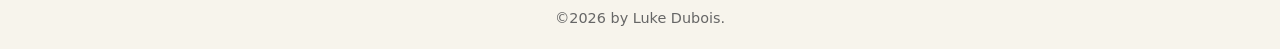
==== commit 84acac60: "Update Resume link to new Google Drive resume" ====
--- a/gallery.html
+++ b/gallery.html
@@ -15,7 +15,7 @@
 <header class="site"><span class="wordmark">LUKE DUBOIS</span>
 <nav><a href="index.html">Home</a><a href="reports.html">Reports &amp; Research</a><a href="gallery.html" class="active">GIS Mapping</a>
 <a href="https://www.linkedin.com/in/duboisluke/">LinkedIn</a></nav>
-<a class="resume" href="https://drive.google.com/file/d/1duw0l7XTzUoEEhcvh8UpQAX_1VrRIKmA/view?usp=sharing">Resume</a></header>
+<a class="resume" href="https://drive.google.com/file/d/1h5mKS5WZZbEAlFF8yqP4wijFuTNUEr64/view?usp=sharing">Resume</a></header>
 <main>
 <h1>GIS Mapping</h1><p>Selected GIS maps and graphics — 23 items. Click any map to view it full size.</p>
 <div class="grid">
--- a/style.css
+++ b/style.css
@@ -1,6 +1,6 @@
 /* Luke Dubois portfolio — topography maps, mountains, forests.
-   Palette: deep forest green, warm stone, cream. Contour motif via
-   repeating radial gradients on the hero / header band. */
+   Palette: deep forest green, warm stone, cream. Topographic contour
+   motif via an inline SVG in the header band. */
 :root{
   --forest:#1e3a2f; --forest2:#2c5240; --moss:#5a7a5e; --stone:#e8e2d4;
   --cream:#f7f4ec; --ink:#22302a; --accent:#c98a3d; --line:#d8d0bd;
@@ -9,8 +9,7 @@
 body{margin:0;font-family:Georgia,'Times New Roman',serif;background:var(--cream);color:var(--ink);line-height:1.55}
 a{color:var(--forest2)}
 header.site{background:var(--forest);color:#fff;padding:14px 22px;display:flex;flex-wrap:wrap;gap:16px;align-items:baseline;justify-content:space-between;
-  background-image:repeating-radial-gradient(circle at 20% 0, transparent 0 28px, rgba(255,255,255,.06) 28px 29px),
-                   repeating-radial-gradient(circle at 80% 100%, transparent 0 36px, rgba(255,255,255,.05) 36px 37px);}
+  background-image:url("assets/topo-header.jpg");background-size:cover;background-position:center;}
 header.site .wordmark{font-size:1.35rem;letter-spacing:.22em;font-weight:700}
 header.site nav a{color:#fff;text-decoration:none;margin:0 10px;font-family:system-ui,sans-serif;font-size:.95rem}
 header.site nav a:hover{text-decoration:underline}
@@ -52,4 +51,4 @@
 @media(max-width:640px){.lightbox{gap:6px;padding:10px}.lb-close,.lb-prev,.lb-next{width:36px;height:36px;font-size:1.2rem}}
 
 .hero.photo{border:0;background:transparent;text-align:center;margin:10px 0 4px}
-.hero.photo img{width:168px;height:168px;object-fit:cover;border-radius:50%;border:3px solid var(--line);margin:0 auto}
+.hero.photo img{width:200px;height:200px;object-fit:cover;border-radius:50%;border:3px solid var(--line);margin:0 auto}
